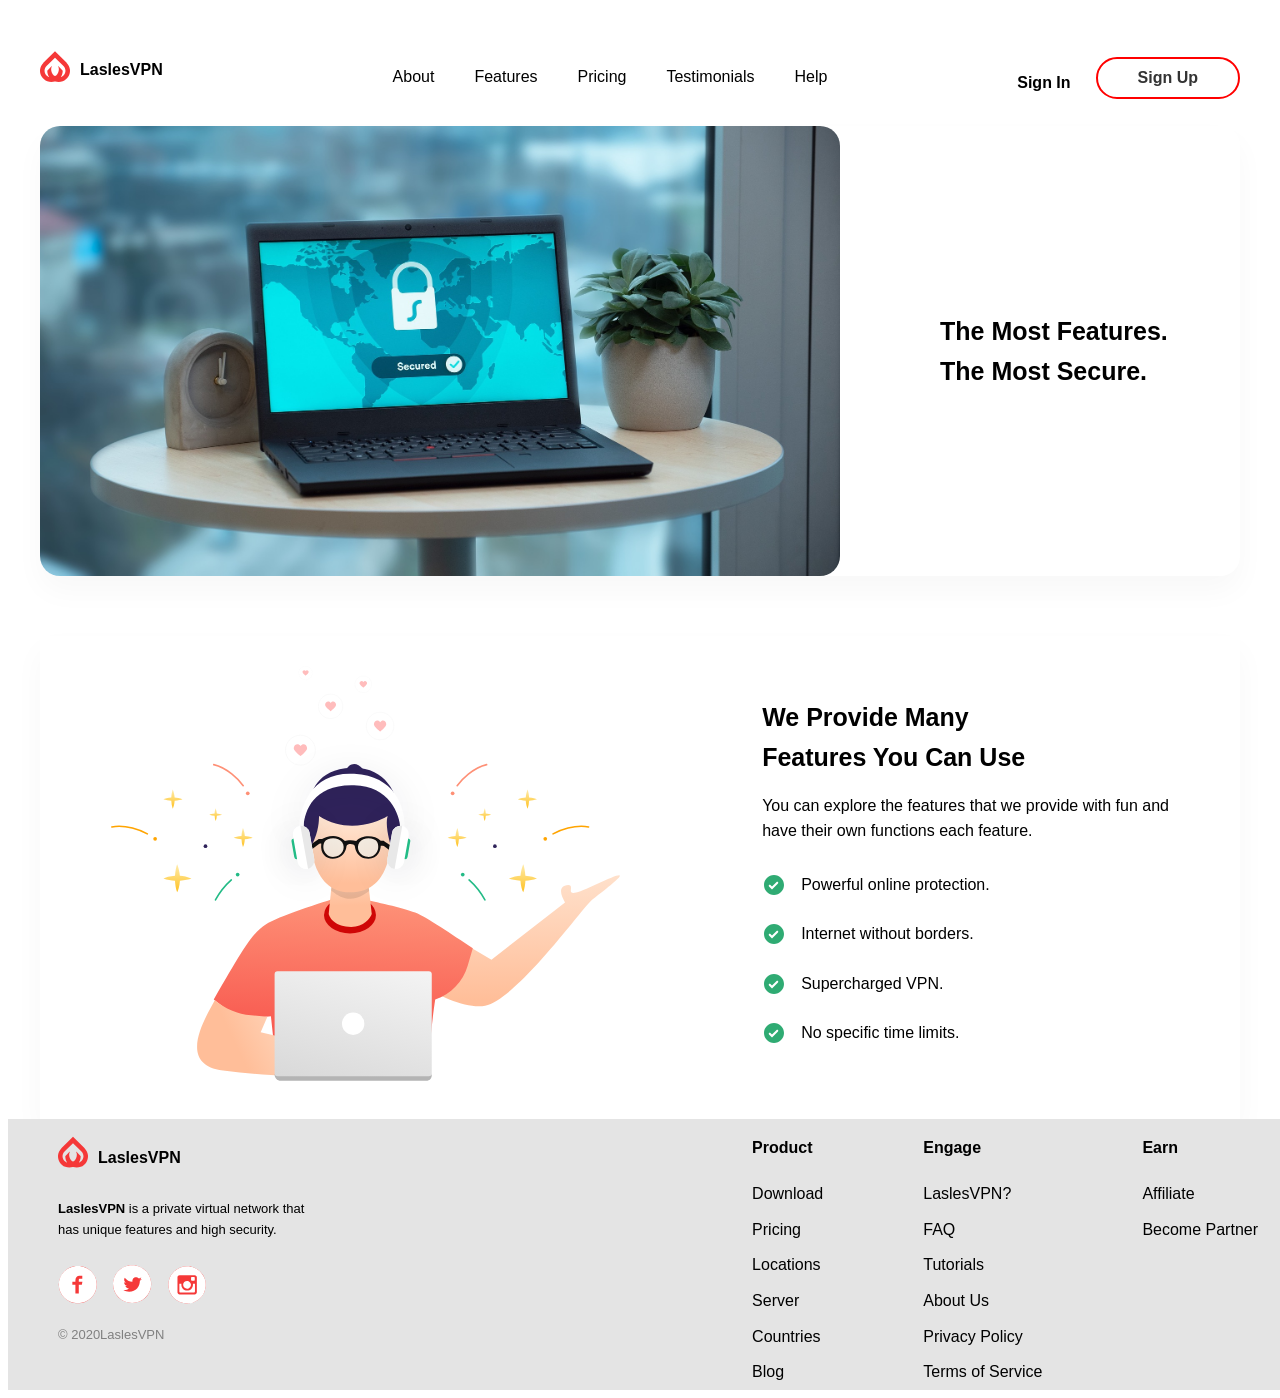
==== features.html @ 079025d2 "built and styled features page" ====
<!DOCTYPE html>
<html lang="en">
<head>
    <meta charset="UTF-8">
    <meta name="viewport" content="width=device-width, initial-scale=1.0">
    <link rel="stylesheet" href="./css/styles.css" />
    <title>Lasles VPN</title>
</head>
<body>
    <div class="everything">
        <header>
            <div class="topbar">
                <div class="toplogo">
                    <img src="./images/logo.svg" alt="The Lasles VPN Logo" width="30">
                    <a href="index.html"><strong>LaslesVPN</strong></a>
                </div>
                <div class="nav">
                    <nav>
                        <ul>
                            <li><a href="#">About</a></li>
                            <li><a href="#">Features</a></li>
                            <li><a href="#">Pricing</a></li>
                            <li><a href="#">Testimonials</a></li>
                            <li><a href="#">Help</a></li>
                        </ul>
                    </nav>
                </div>
                <div class="signinup">
                    <div class="signin">
                        <a href="#"><strong>Sign In</strong></a>
                    </div>
                    <div class="signup">
                        <button class="signbutton">Sign Up</button>
                    </div>
                </div>
            </div>
        </header>
                <div class="secured">
                    <img src="./images/secured.jpg" alt="an image of a laptop with a lock on the screen and the word secured displayed.">
                    <p>
                        The Most Features.<br>The Most Secure.
                    </p>
                </div>
                <div class="features">
                    <div class="featimg">
                        <img src="./images/worker-confetti.svg" alt="Someone working at a laptop 
                        and gesturing with one hand while fireworks go off behind them">
                    </div>
                    <div class="feattext">
                        <div class="feathead">
                            We Provide Many<br>Features You Can Use
                        </div>
                        <div class="featdesc">
                            <p>
                                You can explore the features 
                                that we provide with fun and <br>have their own functions each feature.
                            </p>
                        </div>
                        <div class="featlist">
                            <ul>
                                <li>Powerful online protection.</li>
                                <li>Internet without borders.</li>
                                <li>Supercharged VPN.</li>
                                <li>No specific time limits.</li>
                            </ul>
                        </div>
                    </div>

                </div>
            </div>
            <footer>
                    <div class="footbox">
                        <div class="footcontent">
                            <div class="footinfo">
                                <div class="btmlogo">
                                    <img src="./images/logo.svg" alt="The Lasles VPN Logo" width="30">
                                    <p><strong>LaslesVPN</strong></p>
                                </div>
                                <div class="footdesc">
                                    <p><strong>LaslesVPN</strong> is a private virtual network that <br>has unique features and high security.</p>
                                </div>
                                <div class="socmed">
                                    <a href="https://facebook.com">
                                        <img src="./images/Facebook.svg" alt="A Facebook Icon">
                                    </a>
                                    <a href="https://twitter.com">
                                        <img src="./images/Twitter.svg" alt="A Twitter Icon">
                                    </a>
                                    <a href="https://instagram.com">
                                        <img src="./images/Instagram.svg" alt="An Instagram Icon">
                                    </a>
                                </div>
                                <div class="copyright">
                                    <p>&copy; 2020LaslesVPN</p>
                                </div>
                            </div>
                        </div>
                        <div class="footlinks">
                            <div class="prodrow">
                                <p><strong>Product</strong></p>
                                <ul>
                                    <li><a href="#">Download</a></li>
                                    <li><a href="#">Pricing</a></li>
                                    <li><a href="#">Locations</a></li>
                                    <li><a href="#">Server</a></li>
                                    <li><a href="#">Countries</a></li>
                                    <li><a href="#">Blog</a></li>
                                </ul>
                            </div>
                            <div class="engrow">
                                <p><strong>Engage</strong></p>
                                <ul>
                                    <li><a href="#">LaslesVPN?</a></li>
                                    <li><a href="#">FAQ</a></li>
                                    <li><a href="#">Tutorials</a></li>
                                    <li><a href="#">About Us</a></li>
                                    <li><a href="#">Privacy Policy</a></li>
                                    <li><a href="#">Terms of Service</a></li>
                                </ul>
                            </div>
                            <div class="earnrow">
                                <p><strong>Earn</strong></p>
                                <ul>
                                    <li><a href="#">Affiliate</a></li>
                                    <li><a href="#">Become Partner</a></li>
                                </ul>
                            </div>
                        </div>
                    </div>
                </footer>


    </div>
</body>
</html>
---- css/styles.css ----
body {
    font-family: 'Rubik', sans-serif;
    line-height: 1.6;
}

.everything {
    width: 1200px;
    margin: 0 auto;
}



/******************************************************************************
Top Bar Styling
*******************************************************************************/

.toplogo {
    display:flex
}

.toplogo a {
    padding-left:10px;
    padding-top:20px;
    padding-bottom:15px;
    text-decoration: none;
    color:black;
}

.nav nav ul{
    list-style-type: none;
    display: flex;
    justify-content: center;
}

.nav nav ul li {
    padding: 20px;
}

.nav a {
    color: black;
    text-decoration: none;
}

.topbar {
    display: flex;
    align-items: center; 
    justify-content: space-between;
}

.nav {
    flex: 1; 
    margin-top: 20px;
}

.signinup a {
    color: black;
    text-decoration: none;
}

.signinup {
    display:flex;
    margin-left: auto;
}

.signin {
        padding-top:36px;
        padding-right: 25px;
}

.signbutton {
  background-color: #ffffff;
  color: #333333;
  border-radius: 100px;
  border: 2px solid #ff0000;
  padding: 10px 40px;
  font-size: 16px;
  font-weight: 600;
  font-family: sans-serif;
  cursor: pointer;
  outline: none;
  transition: all 0.3s ease;
}

.signbutton {
    margin-top:23px;
}

.signbutton:hover {
  background-color: #ff0000;
  color: #ffffff;
}




/*********************************************************************
BANNER STYLES
********************************************************************/

.banner {
  display: flex;
  align-items: flex-start;
  justify-content: space-between;
  margin-top: 50px;
}

.bancontent {
  flex: 1;
  padding-right: 40px;
}

.banimage {
  flex: 1;
  display: flex;
  justify-content: flex-end;
}

.banimage img {
  max-width: 100%;
  height: auto;
}


.bigbantext p {
  margin-top: 0;
  font-size: 50px;
  font-weight: bold;
  line-height: 1.2;
}

.getstarted {
  background-color: #ff0000;
  color: white;
  border-radius: 10px;
  border: none;
  padding: 10px 40px;
  font-size: 16px;
  font-weight: 600;
  font-family: sans-serif;
  cursor: pointer;
  outline: none;
  transition: all 0.3s ease;
  margin-top: 23px;
}

.getstarted:hover {
  background-color: #000000;
  color: #ffffff;
}

.userstats {
  display: flex;
  align-items: center;
  gap: 12px;
}

.icon-user {
  width: 40px;
  height: 40px;
}
.usertext {
  display: flex;
  flex-direction: column; 
  justify-content: center;
}


.locstats {
  display: flex;
  align-items: center;
  gap: 12px;
}

.icon-loc {
  width: 40px;
  height: 40px;
}
.loctext {
  display: flex;
  flex-direction: column; 
  justify-content: center;
}

.servstats {
  display: flex;
  align-items: center;
  gap: 12px;
}

.icon-serv {
  width: 40px;
  height: 40px;
}
.servtext {
  display: flex;
  flex-direction: column; 
  justify-content: center;
}




.stats {
  background-color: #ffffff;
  display: flex;
  justify-content: space-around;
  align-items: center;
  padding: 30px 0;
  margin-top: 60px;
  border-radius: 10px;
  box-shadow: 0px 15px 30px rgba(0, 0, 0, 0.03);
}

.userstats, .locstats, .servstats {
  display: flex;
  align-items: center;
  gap: 12px;
  flex: 1;
  justify-content: center;
}

.userstats, .locstats {
  border-right: 2px solid #eeeeeec7; 
}



/*************************************************************************
FEATURES STYLES
*************************************************************************/

.features {
  background-color: #ffffff;
  display: flex;
  justify-content: space-around;
  align-items: center;
  padding: 30px 0;
  margin-top: 60px;
  box-shadow: 0px 15px 30px rgba(0, 0, 0, 0.03);
}

.feathead {
    font-weight: bold;
    font-size:25px;
}

.featlist ul {
  list-style: none;
  padding: 0;
  margin: 0;
}

.featlist ul li {
  display: flex;
  align-items: center;
  gap: 15px;
  padding: 12px 0;
}

.featlist ul li::before {
  content: "";
  display: inline-block;
  width: 24px;
  height: 24px;
  background-image: url('../images/check-circle.svg');
  background-size: contain;
  background-repeat: no-repeat;
  background-position: center;
  flex-shrink: 0;
}



/********************************************************************
PLANS STYLES
********************************************************************/

.plans {
    display:flex;
    flex-direction:column;
    text-align: center;
}

.choose {
    font-size: 25px;
    font-weight:bold;
}

.planboxes {
  display: flex;
  justify-content: center;
  margin: 50px;
}

.freeplan {
    padding: 60px 40px 30px 40px; 
    background-colour: white;
    border: 2px solid #b2b2b2;
    border-radius: 10px;;
    display:flex;
    flex-direction: column;
    align-items: center;
    width: 200px;
}

.fphead {
    font-weight: bold;
}

.freefeats ul {
  list-style: none;
  padding: 0;
  margin: 0;
}

.freefeats ul li {
  display: flex;
  align-items: center;
  gap: 15px;
  padding: 12px 0;
}

.freefeats ul li::before {
  content: "";
  display: inline-block;
  width: 24px;
  height: 24px;
  background-image: url('../images/greencheck.svg');
  flex-shrink: 0;
}

.stanplan {
    padding: 60px 40px 30px 40px; 
    background-colour: white;
    border: 2px solid #b2b2b2;
    border-radius: 10px;;
    display:flex;
    flex-direction: column;
    align-items: center;
    width: 200px;
    margin: 0px 40px 0px 40px;
}

.sphead {
    font-weight: bold;
}

.stanfeats ul {
  list-style: none;
  padding: 0;
  margin: 0;
}

.stanfeats ul li {
  display: flex;
  align-items: center;
  gap: 15px;
  padding: 12px 0;
}

.stanfeats ul li::before {
  content: "";
  display: inline-block;
  width: 24px;
  height: 24px;
  background-image: url('../images/greencheck.svg');
  flex-shrink: 0;
}

.premplan {
    padding: 60px 40px 30px 40px; 
    background-colour: white;
    border: 2px solid #b2b2b2;
    border-radius: 10px;;
    display:flex;
    flex-direction: column;
    align-items: center;
    width: 200px;
}

.pphead {
    font-weight: bold;
}

.premfeats ul {
  list-style: none;
  padding: 0;
  margin: 0;
}

.premfeats ul li {
  display: flex;
  align-items: center;
  gap: 15px;
  padding: 12px 0;
}

.premfeats ul li::before {
  content: "";
  display: inline-block;
  width: 24px;
  height: 24px;
  background-image: url('../images/greencheck.svg');
  flex-shrink: 0;
}



/********************************************************************
NETWORK STYLES
******************************************************************/



.network {
    display:flex;
    flex-direction:column;
    text-align: center;
}

.globnet {
    font-size: 25px;
    font-weight:bold;
}

.networkimg img {
  width: 800px;
  padding:100px 0px 70px 0px;
}

.sponsors {
  width: 850px;
}




/********************************************************************
REVIEW STYLES
*********************************************************************/


.reviews {
    display:flex;
    flex-direction:column;
    text-align: center;
}

.trust {
    font-size: 25px;
    font-weight:bold;
}

.revboxes {
  display: flex;
}

.viezhrev {
  padding: 40px 30px; 
  background-color: white; /* Fixed typo 'background-colour' */
  border: 2px solid #b2b2b2;
  border-radius: 10px;
  display: flex;
  flex-direction: column;
  align-items: flex-start;
  width: 350px;
  position:relative;
}

.viezhrev:hover {
  border-color:red;
}

.viezhproname {
  display: flex;
  justify-content: flex-start;
  align-items: center;
  gap: 15px;
  text-align: left;
}

.viezhname p {
  margin: 0;
}

.viezhstar {
  position: absolute;
  top: 40px;
  right: 30px;
  display: flex;
  align-items: center;
  gap: 8px;
}


.viezhstar p {
  margin: 0;
}

.viezhtext {
    text-align: left;
    width: 100%;
    margin-top: 5px;
}


.yessrev {
  padding: 40px 30px; 
  background-color: white; /* Fixed typo 'background-colour' */
  border: 2px solid #b2b2b2;
  border-radius: 10px;
  display: flex;
  flex-direction: column;
  align-items: flex-start;
  width: 350px;
  position:relative;
  margin: 0px 50px 0px 50px;
}

.yessrev:hover {
  border-color:red;
}

.yessproname {
  display: flex;
  justify-content: flex-start;
  align-items: center;
  gap: 15px;
  text-align: left;
}

.yessname p {
  margin: 0;
}

.yessstar {
  position: absolute;
  top: 40px;
  right: 30px;
  display: flex;
  align-items: center;
  gap: 8px;
}


.yessstar p {
  margin: 0;
}

.yesstext {
    text-align: left;
    width: 100%;
    margin-top: 5px;
}


.kimrev {
  padding: 40px 30px; 
  background-color: white; /* Fixed typo 'background-colour' */
  border: 2px solid #b2b2b2;
  border-radius: 10px;
  display: flex;
  flex-direction: column;
  align-items: flex-start;
  width: 350px;
  position:relative;
}

.kimrev:hover {
  border-color:red;
}

.kimproname {
  display: flex;
  justify-content: flex-start;
  align-items: center;
  gap: 15px;
  text-align: left;
}

.kimname p {
  margin: 0;
}

.kimstar {
  position: absolute;
  top: 40px;
  right: 30px;
  display: flex;
  align-items: center;
  gap: 8px;
}


.kimstar p {
  margin: 0;
}

.kimtext {
    text-align: left;
    width: 100%;
    margin-top: 5px;
}


    .button-container {
      display: flex;
      gap: 16px;
      justify-content: right;
      align-items: center;
      margin: 50px 50px 0 0;
    }

    .circle-btn {
      width: 50px;
      height: 50px;
      border-radius: 50%;
      background-color: #ffffff;
      border: 2px solid #ff0000;
      cursor: pointer;
      display: flex;
      align-items: center;
      justify-content: center;
      padding: 0;
      transition: background-color 0.3s ease, border-color 0.3s ease;
    }

    .circle-btn img {
      width: 24px;
      height: 24px;
      transition: fill 0.3s ease;
    }

    .circle-btn:hover {
      background-color: #ff0000;
    }
.circle-btn:hover img {
  filter: brightness(0) invert(1);
}

.subscribe {
  display: flex;
  justify-content: space-between;
  align-items: center;
  padding: 40px;
  background-color: #ffffff;
  border-radius: 10px;
  box-shadow: 0px 15px 30px rgba(0, 0, 0, 0.03);
  margin-top: 60px;
}


.submessage {
  text-align: left;
}

.subbold {
  font-size: 30px;
  font-weight:bold;
}

.subbold p, .subtext p {
  margin: 0;
}

.subbutt {
  background-color: #ff0000;
  color: white;
  border-radius: 10px;
  border: none;
  padding: 15px 40px;
  font-size: 16px;
  font-weight: 600;
  font-family: sans-serif;
  cursor: pointer;
  outline: none;
  transition: all 0.3s ease;
  margin-top: 0;
}

.subbutt:hover {
  background-color: #000000;
  color: #ffffff;
}


/***********************************************************************************************************
FOOTER STYLES
***********************************************************************************************************/
footer {
  width: 1300px;
  background-color: #e4e4e4;
  margin: auto;
}
.footbox {
  width: 1200px;
  margin: auto;
}
.btmlogo {
    display:flex
}

.btmlogo p {
    padding-left:10px;
    padding-top:10px;
}

.btmlogotext {
  padding-left:10px;
}

.footbox {
  display: flex;
}

.footdesc {
  font-size: 13px;
}

.socmed img {
  width:40px;
  padding:10px 10px 0px 0;
}

.socmed a {
    text-decoration: none;
}

.copyright p {
  font-size: 13px;
  color: grey;
}

.footlinks {
  margin-left:auto;
  display: flex;
}

.prodrow ul li {
  list-style-type: none;
  padding: 5px 0px 5px 0px;
}
.prodrow ul li a {
  text-decoration:none;
  color:black;
}

.prodrow ul {
  padding:0;
  margin:0;
}

.engrow {
  margin: 0px 100px 0px 100px;
}

.engrow ul li {
  list-style-type: none;
  padding: 5px 0px 5px 0px;
}
.engrow ul li a {
  text-decoration:none;
  color:black;
}

.engrow ul {
  padding:0;
  margin:0;
}

.earnrow ul li {
  list-style-type: none;
  padding: 5px 0px 5px 0px;
}
.earnrow ul li a {
  text-decoration:none;
  color:black;
}

.earnrow ul {
  padding:0;
  margin:0;
}









/*****************************************************************************
FEATURES  STYLES
*****************************************************************************/
.secured {
  display: flex;
  box-shadow: 0px 15px 30px rgba(0, 0, 0, 0.03);
  border-radius: 20px;
}
.secured img {
  max-width: 800px;
  border-radius: 20px;
}

.secured p {
  font-weight: bold;
  font-size:25px;
  margin: auto 0px auto 100px;
}
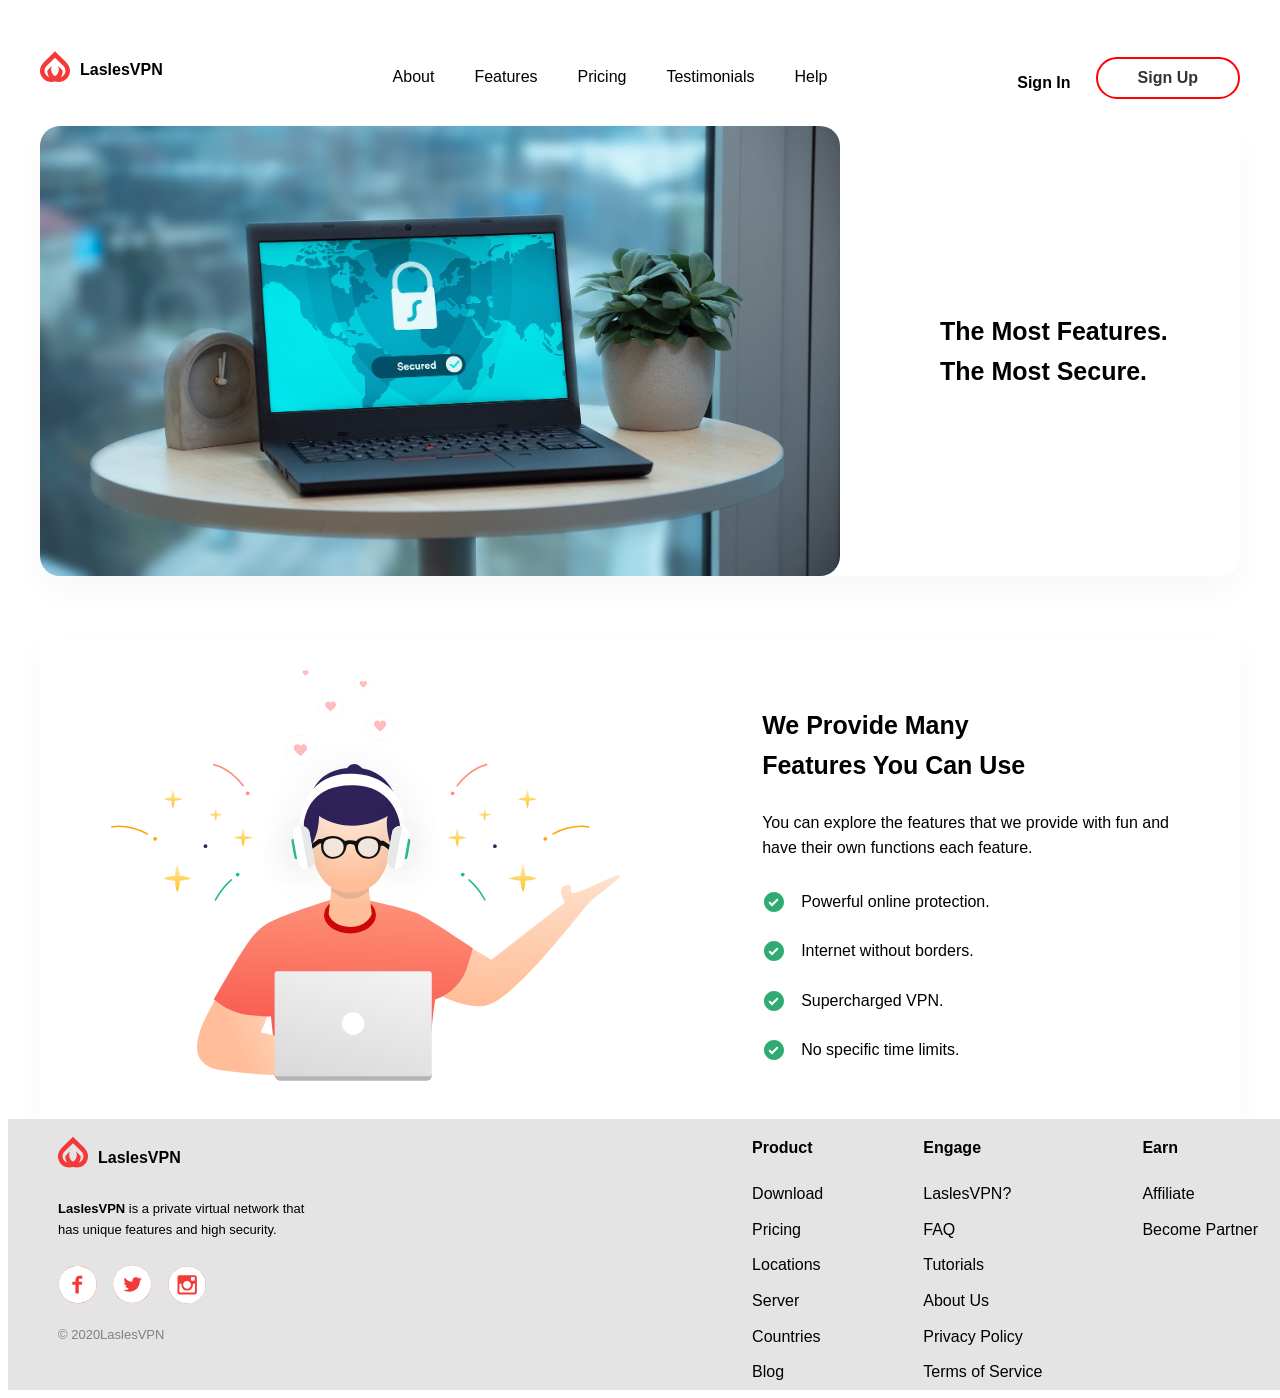
==== commit bd9dae53: "added media query for home page" ====
--- a/features.html
+++ b/features.html
@@ -18,8 +18,8 @@
                     <nav>
                         <ul>
                             <li><a href="#">About</a></li>
-                            <li><a href="#">Features</a></li>
-                            <li><a href="#">Pricing</a></li>
+                            <li><a href="features.html">Features</a></li>
+                            <li><a href="pricing.html">Pricing</a></li>
                             <li><a href="#">Testimonials</a></li>
                             <li><a href="#">Help</a></li>
                         </ul>
@@ -48,7 +48,7 @@
                     </div>
                     <div class="feattext">
                         <div class="feathead">
-                            We Provide Many<br>Features You Can Use
+                            <p>We Provide Many<br>Features You Can Use</p>
                         </div>
                         <div class="featdesc">
                             <p>
@@ -100,7 +100,7 @@
                                 <p><strong>Product</strong></p>
                                 <ul>
                                     <li><a href="#">Download</a></li>
-                                    <li><a href="#">Pricing</a></li>
+                                    <li><a href="pricing.html">Pricing</a></li>
                                     <li><a href="#">Locations</a></li>
                                     <li><a href="#">Server</a></li>
                                     <li><a href="#">Countries</a></li>
--- a/css/styles.css
+++ b/css/styles.css
@@ -125,7 +125,7 @@
   margin-top: 0;
   font-size: 50px;
   font-weight: bold;
-  line-height: 1.2;
+  line-hei ght: 1.2;
 }
 
 .getstarted {
@@ -294,7 +294,7 @@
 
 .freeplan {
     padding: 60px 40px 30px 40px; 
-    background-colour: white;
+    background-color: white;
     border: 2px solid #b2b2b2;
     border-radius: 10px;;
     display:flex;
@@ -331,7 +331,7 @@
 
 .stanplan {
     padding: 60px 40px 30px 40px; 
-    background-colour: white;
+    background-color: white;
     border: 2px solid #b2b2b2;
     border-radius: 10px;;
     display:flex;
@@ -369,7 +369,7 @@
 
 .premplan {
     padding: 60px 40px 30px 40px; 
-    background-colour: white;
+    background-color: white;
     border: 2px solid #b2b2b2;
     border-radius: 10px;;
     display:flex;
@@ -377,6 +377,12 @@
     align-items: center;
     width: 200px;
 }
+
+  .freeplan:hover,
+  .stanplan:hover,
+  .premplan:hover {
+    border-color: red;
+  }
 
 .pphead {
     font-weight: bold;
@@ -402,6 +408,39 @@
   height: 24px;
   background-image: url('../images/greencheck.svg');
   flex-shrink: 0;
+}
+
+.select {
+  background-color: white;
+  color: #ff0000;
+  border-radius: 100px;
+  border: solid red 2px;
+  padding: 10px 40px;
+  font-size: 16px;
+  font-weight: 600;
+  font-family: sans-serif;
+  cursor: pointer;
+  outline: none;
+  transition: all 0.3s ease;
+  margin-top: 10px; /* Reduced from 23px to sit closer to the price */
+}
+
+.select:hover {
+  background-color: #ff0000;
+  color: #ffffff;
+}
+
+.priceselect {
+  margin-top: auto; 
+  display: flex;
+  flex-direction: column;
+  align-items: center;
+}
+
+.pricing {
+  margin: 30px 0 0 0; /* Reduced from 50px to bring it closer to features */
+  padding: 0;
+  font-size: 20px;
 }
 
 
@@ -809,3 +848,295 @@
   margin: auto 0px auto 100px;
 }
 
+
+
+/*************************************************************************
+PRICING STYLES
+*************************************************************************/
+
+.servers {
+  display: flex;
+  box-shadow: 0px 15px 30px rgba(0, 0, 0, 0.03);
+  border-radius: 20px;
+  flex-direction: column;
+  justify-content: center;
+  align-items: center;
+  width: 950px;
+  margin:auto;
+}
+.servers img {
+  width: 950px;
+  border-radius: 20px;
+}
+
+.servers p {
+  font-weight: bold;
+  font-size:25px;
+  margin: 30px 0px 30px 100px;
+}
+
+
+
+
+/*****************************************************************************************
+MEDIA QUERY
+******************************************************************************************/
+
+@media (max-width: 500px) {
+.everything {
+  max-width: 500px;
+}
+
+/*************************************************************************************
+TOPBAR QUERY
+*************************************************************************************/
+
+  .topbar {
+  display:flex;
+  flex-direction:row;
+  justify-content: left;
+  flex-wrap: wrap;
+}
+
+.toplogo {
+  order:1;
+}
+
+.nav {
+  order:3;
+  flex-basis:100%;
+  margin:0;
+}
+
+.nav nav ul{
+    list-style-type: none;
+    display: flex;
+    justify-content: left;
+}
+
+.nav nav ul li {
+    padding: 20px 15px 20px 15px;
+    margin: 0;
+}
+
+.signinup {
+  order: 2;
+  margin-left: 100px;
+}
+
+.signin {
+        padding-top:20px;
+        padding-right: 25px;
+}
+
+.signbutton {
+  padding: 10px 40px;
+;
+}
+
+.signbutton {
+    margin-top:13px;
+}
+
+
+
+
+/**************************************************************************************
+BANNER QUERY
+***********************************************************************************/
+
+.banner {
+  flex-direction: column;
+  margin: auto;
+}
+
+.bancontent {
+  flex-direction:column;
+  justify-content:center;
+  margin:auto;
+  order: 2;
+}
+
+.bigbantext p {
+  font-size: 43px;
+}
+
+.banimage {
+  order:1;
+}
+
+.stats {
+  align-items: center;
+  padding: 30px 0;
+  margin-top: 60px;
+  width: 467px;
+}
+
+
+/******************************************************************************************
+FEATURES QUERY
+*****************************************************************************************/
+
+.features {
+  flex-direction: column;
+  width: 467px;
+}
+
+.featimg img {
+  width: 450px;
+}
+
+.feathead p {
+  text-align: center;
+}
+
+.featlist ul li {
+  justify-content: center;
+}
+
+
+/**************************************************************************
+PLANS QUERY
+****************************************************************************/
+
+.choosepack p {
+  width: 300px;
+  margin: auto;
+}
+
+.planboxes {
+  flex-direction: column;
+}
+
+.freeplan {
+  width: 300px;
+  justify-content: center;
+}
+
+.stanplan {
+  width: 300px;
+  justify-content: center;
+  margin: 20px 0px 20px 0px;
+}
+
+.premplan {
+  width: 300px;
+  justify-content: center;
+}
+
+
+
+/********************************************************************
+NETWORK QUERY
+**********************************************************************/
+
+.seelasles p {
+  width: 300px;
+  margin: auto;
+}
+
+.networkimg img {
+  width: 400px;
+}
+
+.sponsors {
+  width: 400px;
+}
+
+.sponsors picture{
+margin-left:20px;
+}
+
+.sponsors picture img{
+  width:470px;
+}
+
+
+/**************************************************************************
+REVIEWS QUERY
+****************************************************************************/
+
+.reviews{
+  padding-right:20px;
+}
+
+.stories p{
+  width: 300px;
+  margin: auto;
+  padding-bottom:40px;
+}
+
+.revboxes {
+  flex-direction: column;
+  justify-content: center;
+  margin: auto;
+}
+
+.viezhrev {
+  height:200px;
+}
+
+.yessrev {
+  height:200px;
+  margin:20px 0 20px 0;
+}
+
+.kimrev {
+  height: 200px;
+}
+
+.button-container{
+  justify-content: center;
+  padding-left: 40px;
+}
+
+.subscribe{
+flex-direction: column;
+width: 350px;
+margin: 50px 25px 50px 25px;
+}
+
+.subbold{
+  order:1;
+}
+
+.subtext{
+  order:2;
+}
+
+
+
+.submessage{
+  order:1
+}
+
+.subbutton{
+  order:2;
+}
+
+
+/***********************************************************************
+FOOTBOX QUERY
+**********************************************************************/
+footer{
+  width: 500px;
+  margin:0;
+}
+.footbox {
+  display:flex;
+  flex-direction:column;
+  width:450px;
+}
+
+.footcontent {
+order:2;
+}
+
+.footlinks{
+  order:1;
+}
+
+  body {
+    background-color: lightblue;
+  }
+}
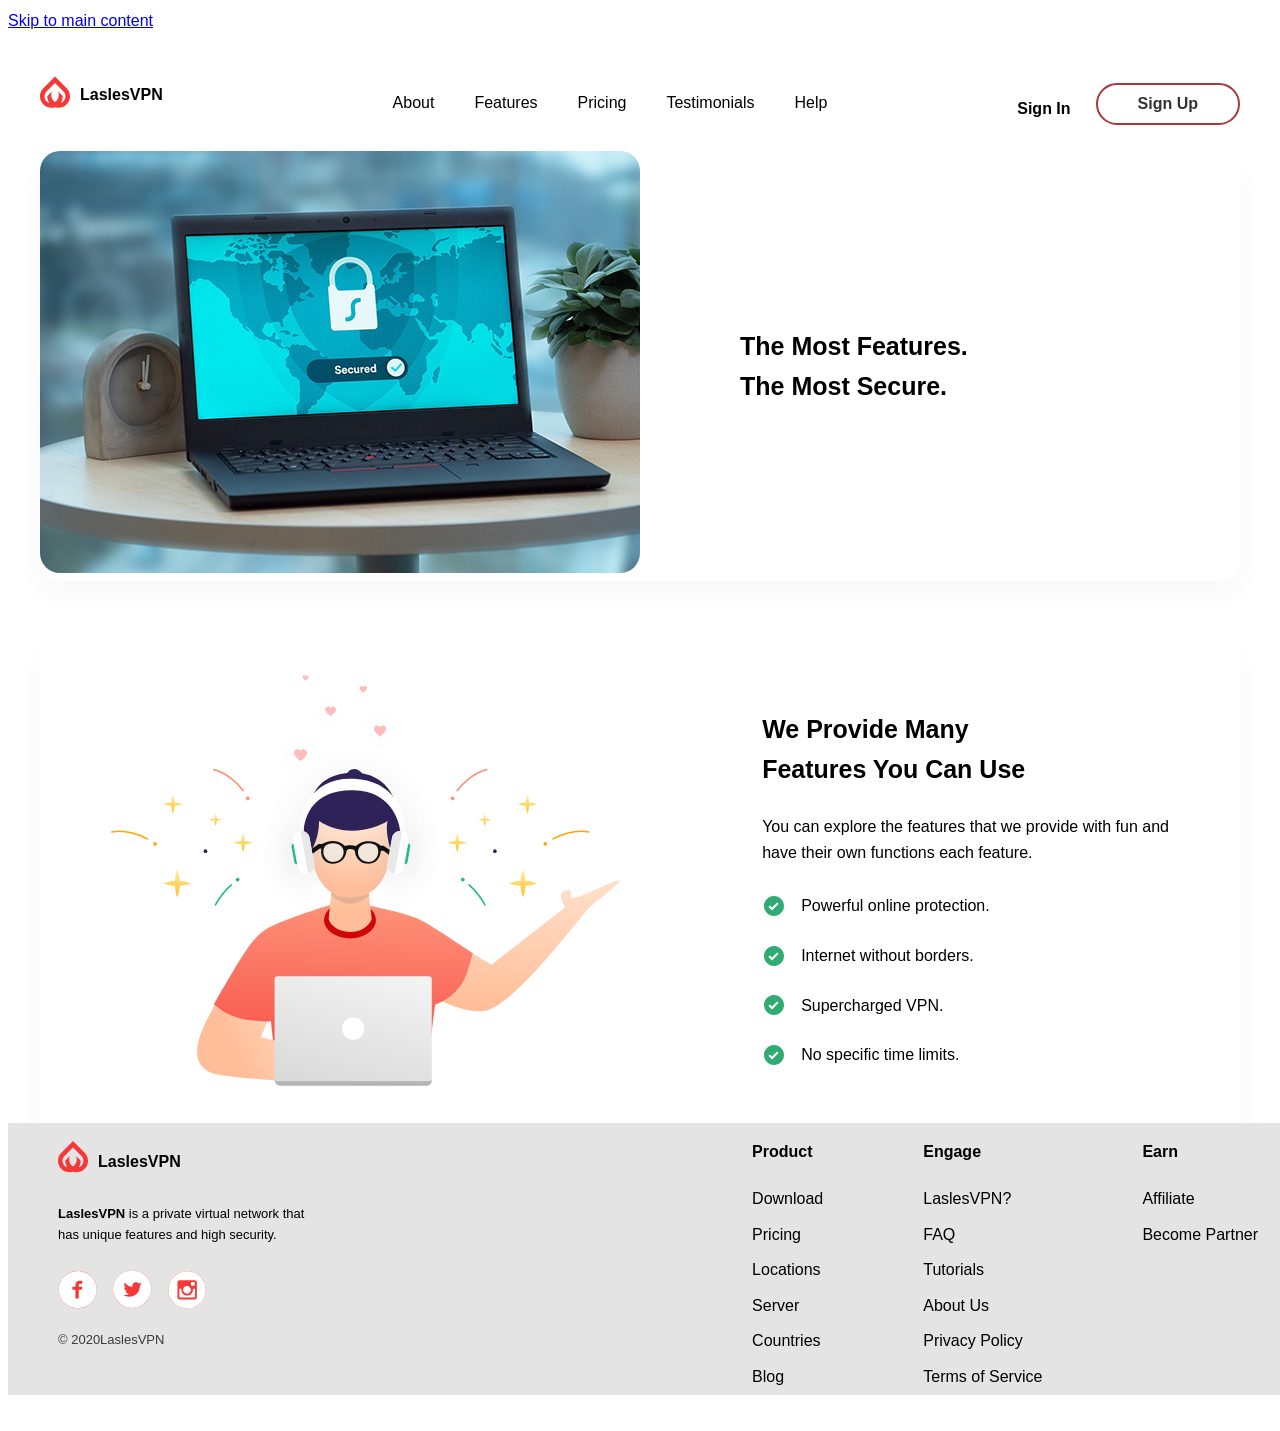
==== commit 939084ab: "added accessibility" ====
--- a/features.html
+++ b/features.html
@@ -7,12 +7,13 @@
     <title>Lasles VPN</title>
 </head>
 <body>
+    <a href="#main-content" class="skip-link">Skip to main content</a>
     <div class="everything">
         <header>
             <div class="topbar">
                 <div class="toplogo">
                     <img src="./images/logo.svg" alt="The Lasles VPN Logo" width="30">
-                    <a href="index.html"><strong>LaslesVPN</strong></a>
+                    <a href="index.html" aria-label="Home link"><strong>LaslesVPN</strong></a>
                 </div>
                 <div class="nav">
                     <nav>
@@ -30,13 +31,17 @@
                         <a href="#"><strong>Sign In</strong></a>
                     </div>
                     <div class="signup">
-                        <button class="signbutton">Sign Up</button>
+                        <button class="signbutton" aria-label="button">Sign Up</button>
                     </div>
                 </div>
             </div>
         </header>
+        <main id="main-content" tabindex="-1"></main>
                 <div class="secured">
-                    <img src="./images/secured.jpg" alt="an image of a laptop with a lock on the screen and the word secured displayed.">
+                        <picture>
+                            <source srcset="./images/secured.jpg" media="(min-width: 501px)" alt="an image of a laptop with a lock on the screen and the word secured displayed.">
+                            <img src="./images/secured-sm.jpg" alt="an image of a laptop with a lock on the screen and the word secured displayed.">
+                        </picture>
                     <p>
                         The Most Features.<br>The Most Secure.
                     </p>
@@ -68,6 +73,7 @@
 
                 </div>
             </div>
+            </main>
             <footer>
                     <div class="footbox">
                         <div class="footcontent">
@@ -80,13 +86,13 @@
                                     <p><strong>LaslesVPN</strong> is a private virtual network that <br>has unique features and high security.</p>
                                 </div>
                                 <div class="socmed">
-                                    <a href="https://facebook.com">
+                                    <a href="https://facebook.com" aria-label="Facebook link">
                                         <img src="./images/Facebook.svg" alt="A Facebook Icon">
                                     </a>
-                                    <a href="https://twitter.com">
+                                    <a href="https://twitter.com" aria-label="Twitter link">
                                         <img src="./images/Twitter.svg" alt="A Twitter Icon">
                                     </a>
-                                    <a href="https://instagram.com">
+                                    <a href="https://instagram.com" aria-label="Instagram link">
                                         <img src="./images/Instagram.svg" alt="An Instagram Icon">
                                     </a>
                                 </div>
--- a/css/styles.css
+++ b/css/styles.css
@@ -71,7 +71,7 @@
   background-color: #ffffff;
   color: #333333;
   border-radius: 100px;
-  border: 2px solid #ff0000;
+  border: 2px solid #ab3838;
   padding: 10px 40px;
   font-size: 16px;
   font-weight: 600;
@@ -86,7 +86,7 @@
 }
 
 .signbutton:hover {
-  background-color: #ff0000;
+  background-color: #ab3838;
   color: #ffffff;
 }
 
@@ -129,7 +129,7 @@
 }
 
 .getstarted {
-  background-color: #ff0000;
+  background-color: #ab3838;
   color: white;
   border-radius: 10px;
   border: none;
@@ -412,7 +412,7 @@
 
 .select {
   background-color: white;
-  color: #ff0000;
+  color: #ab3838;
   border-radius: 100px;
   border: solid red 2px;
   padding: 10px 40px;
@@ -426,7 +426,7 @@
 }
 
 .select:hover {
-  background-color: #ff0000;
+  background-color: #ab3838;
   color: #ffffff;
 }
 
@@ -655,7 +655,7 @@
       height: 50px;
       border-radius: 50%;
       background-color: #ffffff;
-      border: 2px solid #ff0000;
+      border: 2px solid #ab3838;
       cursor: pointer;
       display: flex;
       align-items: center;
@@ -671,7 +671,7 @@
     }
 
     .circle-btn:hover {
-      background-color: #ff0000;
+      background-color: #ab3838;
     }
 .circle-btn:hover img {
   filter: brightness(0) invert(1);
@@ -703,7 +703,7 @@
 }
 
 .subbutt {
-  background-color: #ff0000;
+  background-color: #ab3838;
   color: white;
   border-radius: 10px;
   border: none;
@@ -767,7 +767,7 @@
 
 .copyright p {
   font-size: 13px;
-  color: grey;
+  color: rgb(59, 59, 59);
 }
 
 .footlinks {
@@ -1136,7 +1136,43 @@
   order:1;
 }
 
-  body {
-    background-color: lightblue;
-  }
+
+
+/************************************************************************************
+FEATURES QUERY
+************************************************************************************/
+.secured{
+  display:flex;
+  flex-direction:column;
+}
+
+.secured picture img{
+  width:467px;
+}
+
+.secured p{
+  margin:auto;
+
+
+/***********************************************************************************
+PRICING QUERY
+************************************************************************************/
+
+
+}
+
+.servers picture img {
+  width: 467px;
+}
+.servers {
+  width:467px;
+  justify-content: center;
+  margin-right:50px;
+}
+
+.servers p {
+  margin:auto;
+  width: 350px;
+}
+
 }
